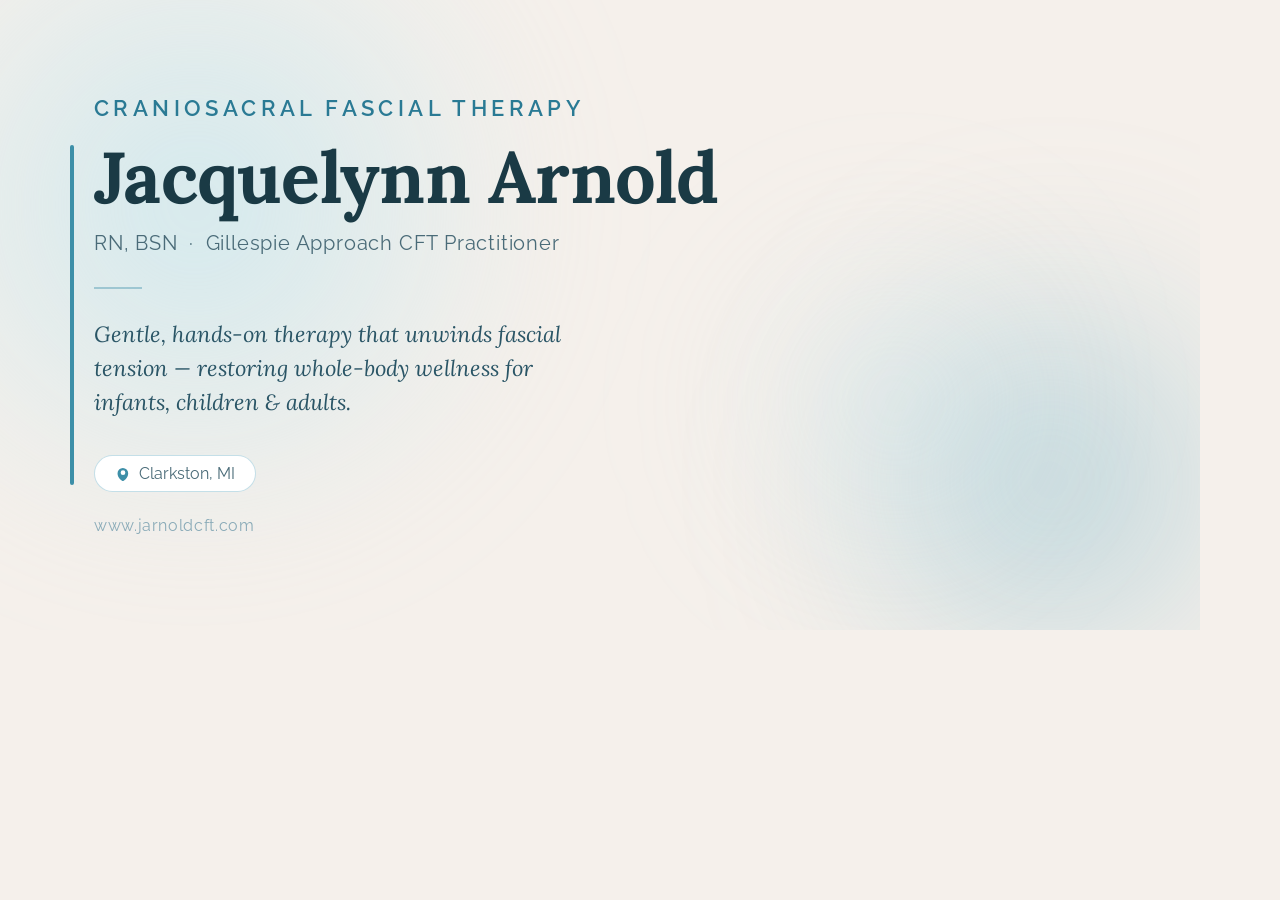
==== images/social-card.html @ 03997ca1 "UI polish: SVG icons, cursor fixes, static map link, social card refresh - Replace emoji icons with " ====
<!DOCTYPE html>
<html>
<head>
<meta charset="UTF-8">
<style>
  * { margin: 0; padding: 0; box-sizing: border-box; }
  body {
    width: 1200px;
    height: 630px;
    background: #f5f0eb;
    font-family: 'Raleway', sans-serif;
    overflow: hidden;
    position: relative;
  }

  /* Hero-style blob background */
  .hero-bg {
    position: absolute;
    inset: 0;
    pointer-events: none;
    overflow: hidden;
  }
  .hero-blob {
    position: absolute;
    border-radius: 50%;
    filter: blur(72px);
  }
  .hero-blob-1 {
    width: 750px; height: 650px;
    top: -120px; left: -180px;
    background: radial-gradient(circle, rgba(184, 228, 240, 0.62) 0%, transparent 70%);
  }
  .hero-blob-2 {
    width: 560px; height: 500px;
    bottom: -100px; right: -130px;
    background: radial-gradient(circle, rgba(107, 175, 198, 0.42) 0%, transparent 70%);
  }
  .hero-blob-3 {
    width: 400px; height: 360px;
    top: 35%; left: 58%;
    background: radial-gradient(circle, rgba(200, 232, 240, 0.32) 0%, transparent 70%);
  }

  /* Content */
  .content {
    position: absolute;
    left: 70px; top: 0; bottom: 0;
    width: 700px;
    display: flex;
    flex-direction: column;
    justify-content: center;
    padding: 60px 0;
  }

  .eyebrow {
    font-family: 'Raleway', sans-serif;
    font-size: 22px;
    font-weight: 600;
    letter-spacing: 0.2em;
    text-transform: uppercase;
    color: #2a7a94;
    margin-bottom: 20px;
  }

  .left-bar {
    position: absolute;
    left: 0; top: 50px; bottom: 50px;
    width: 4px;
    background: #3D8FA8;
    border-radius: 2px;
  }

  .name {
    font-family: 'Lora', serif;
    font-size: 72px;
    font-weight: 700;
    color: #1a3a45;
    line-height: 1.0;
    margin-bottom: 18px;
    letter-spacing: -0.01em;
  }

  .subtitle {
    font-family: 'Raleway', sans-serif;
    font-size: 20px;
    font-weight: 400;
    color: #4A6B78;
    margin-bottom: 32px;
    letter-spacing: 0.04em;
  }

  .divider {
    width: 48px;
    height: 2px;
    background: rgba(61, 143, 168, 0.4);
    margin-bottom: 28px;
  }

  .tagline {
    font-family: 'Lora', serif;
    font-size: 22px;
    font-style: italic;
    color: #2a5566;
    line-height: 1.55;
    margin-bottom: 36px;
    max-width: 560px;
  }

  .location-badge {
    display: inline-flex;
    align-items: center;
    gap: 8px;
    background: white;
    border: 1px solid rgba(107, 175, 198, 0.4);
    border-radius: 40px;
    padding: 8px 20px;
    font-size: 16px;
    color: #4A6B78;
    margin-bottom: 24px;
    width: fit-content;
  }
  .location-badge svg { width: 16px; height: 16px; color: #3D8FA8; }

  .url {
    font-size: 16px;
    color: #8aabb8;
    letter-spacing: 0.04em;
  }
</style>
<link href="https://fonts.googleapis.com/css2?family=Lora:ital,wght@0,400;0,600;0,700;1,400;1,600&family=Raleway:wght@300;400;500;600;700&display=swap" rel="stylesheet">
</head>
<body>

  <div class="hero-bg">
    <div class="hero-blob hero-blob-1"></div>
    <div class="hero-blob hero-blob-2"></div>
    <div class="hero-blob hero-blob-3"></div>
  </div>

  <div class="content">
    <div style="position:relative; padding-left: 24px;">
      <div class="left-bar"></div>
      <div class="eyebrow">Craniosacral Fascial Therapy</div>
      <div class="name">Jacquelynn Arnold</div>
      <div class="subtitle">RN, BSN &nbsp;·&nbsp; Gillespie Approach CFT Practitioner</div>
      <div class="divider"></div>
      <div class="tagline">Gentle, hands-on therapy that unwinds fascial<br>tension — restoring whole-body wellness for<br>infants, children &amp; adults.</div>
      <div class="location-badge">
        <svg viewBox="0 0 24 24" fill="currentColor" style="color:#3D8FA8;">
          <path fill-rule="evenodd" d="M11.54 22.351l.07.04.028.016a.76.76 0 00.723 0l.028-.015.071-.041a16.975 16.975 0 001.144-.742 19.58 19.58 0 002.683-2.282c1.944-2.003 3.5-4.697 3.5-8.327a8 8 0 10-16 0c0 3.63 1.556 6.326 3.5 8.327a19.583 19.583 0 002.682 2.282 16.975 16.975 0 001.145.742zM12 13.5a3.5 3.5 0 100-7 3.5 3.5 0 000 7z" clip-rule="evenodd"/>
        </svg>
        Clarkston, MI
      </div>
      <div class="url">www.jarnoldcft.com</div>
    </div>
  </div>

</body>
</html>
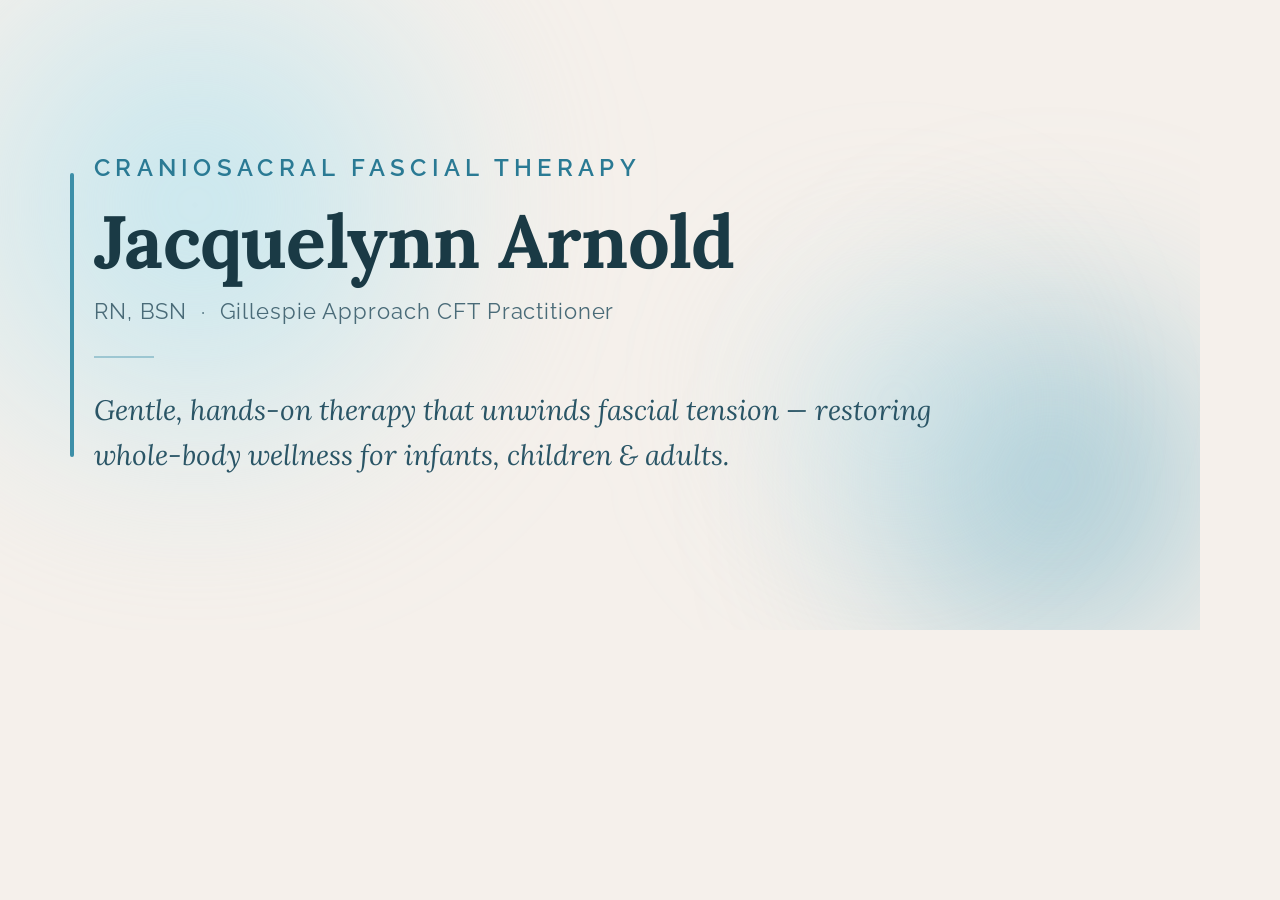
==== commit 774c67fc: "Update social card: remove location/URL, richer background colors, tighter layout Co-Authored-By: Cl" ====
--- a/images/social-card.html
+++ b/images/social-card.html
@@ -28,43 +28,43 @@
   .hero-blob-1 {
     width: 750px; height: 650px;
     top: -120px; left: -180px;
-    background: radial-gradient(circle, rgba(184, 228, 240, 0.62) 0%, transparent 70%);
+    background: radial-gradient(circle, rgba(184, 228, 240, 0.85) 0%, transparent 70%);
   }
   .hero-blob-2 {
     width: 560px; height: 500px;
     bottom: -100px; right: -130px;
-    background: radial-gradient(circle, rgba(107, 175, 198, 0.42) 0%, transparent 70%);
+    background: radial-gradient(circle, rgba(107, 175, 198, 0.65) 0%, transparent 70%);
   }
   .hero-blob-3 {
     width: 400px; height: 360px;
     top: 35%; left: 58%;
-    background: radial-gradient(circle, rgba(200, 232, 240, 0.32) 0%, transparent 70%);
+    background: radial-gradient(circle, rgba(200, 232, 240, 0.52) 0%, transparent 70%);
   }
 
   /* Content */
   .content {
     position: absolute;
     left: 70px; top: 0; bottom: 0;
-    width: 700px;
+    width: 900px;
     display: flex;
     flex-direction: column;
     justify-content: center;
-    padding: 60px 0;
+    padding: 30px 0;
   }
 
   .eyebrow {
     font-family: 'Raleway', sans-serif;
-    font-size: 22px;
+    font-size: 24px;
     font-weight: 600;
-    letter-spacing: 0.2em;
+    letter-spacing: 0.22em;
     text-transform: uppercase;
     color: #2a7a94;
-    margin-bottom: 20px;
+    margin-bottom: 22px;
   }
 
   .left-bar {
     position: absolute;
-    left: 0; top: 50px; bottom: 50px;
+    left: 0; top: 20px; bottom: 20px;
     width: 4px;
     background: #3D8FA8;
     border-radius: 2px;
@@ -72,17 +72,17 @@
 
   .name {
     font-family: 'Lora', serif;
-    font-size: 72px;
+    font-size: 74px;
     font-weight: 700;
     color: #1a3a45;
     line-height: 1.0;
-    margin-bottom: 18px;
+    margin-bottom: 20px;
     letter-spacing: -0.01em;
   }
 
   .subtitle {
     font-family: 'Raleway', sans-serif;
-    font-size: 20px;
+    font-size: 22px;
     font-weight: 400;
     color: #4A6B78;
     margin-bottom: 32px;
@@ -90,42 +90,20 @@
   }
 
   .divider {
-    width: 48px;
+    width: 60px;
     height: 2px;
     background: rgba(61, 143, 168, 0.4);
-    margin-bottom: 28px;
+    margin-bottom: 30px;
   }
 
   .tagline {
     font-family: 'Lora', serif;
-    font-size: 22px;
+    font-size: 28px;
     font-style: italic;
     color: #2a5566;
-    line-height: 1.55;
-    margin-bottom: 36px;
-    max-width: 560px;
+    line-height: 1.6;
   }
 
-  .location-badge {
-    display: inline-flex;
-    align-items: center;
-    gap: 8px;
-    background: white;
-    border: 1px solid rgba(107, 175, 198, 0.4);
-    border-radius: 40px;
-    padding: 8px 20px;
-    font-size: 16px;
-    color: #4A6B78;
-    margin-bottom: 24px;
-    width: fit-content;
-  }
-  .location-badge svg { width: 16px; height: 16px; color: #3D8FA8; }
-
-  .url {
-    font-size: 16px;
-    color: #8aabb8;
-    letter-spacing: 0.04em;
-  }
 </style>
 <link href="https://fonts.googleapis.com/css2?family=Lora:ital,wght@0,400;0,600;0,700;1,400;1,600&family=Raleway:wght@300;400;500;600;700&display=swap" rel="stylesheet">
 </head>
@@ -144,14 +122,7 @@
       <div class="name">Jacquelynn Arnold</div>
       <div class="subtitle">RN, BSN &nbsp;·&nbsp; Gillespie Approach CFT Practitioner</div>
       <div class="divider"></div>
-      <div class="tagline">Gentle, hands-on therapy that unwinds fascial<br>tension — restoring whole-body wellness for<br>infants, children &amp; adults.</div>
-      <div class="location-badge">
-        <svg viewBox="0 0 24 24" fill="currentColor" style="color:#3D8FA8;">
-          <path fill-rule="evenodd" d="M11.54 22.351l.07.04.028.016a.76.76 0 00.723 0l.028-.015.071-.041a16.975 16.975 0 001.144-.742 19.58 19.58 0 002.683-2.282c1.944-2.003 3.5-4.697 3.5-8.327a8 8 0 10-16 0c0 3.63 1.556 6.326 3.5 8.327a19.583 19.583 0 002.682 2.282 16.975 16.975 0 001.145.742zM12 13.5a3.5 3.5 0 100-7 3.5 3.5 0 000 7z" clip-rule="evenodd"/>
-        </svg>
-        Clarkston, MI
-      </div>
-      <div class="url">www.jarnoldcft.com</div>
+      <div class="tagline">Gentle, hands-on therapy that unwinds fascial tension — restoring whole-body wellness for infants, children &amp; adults.</div>
     </div>
   </div>
 
